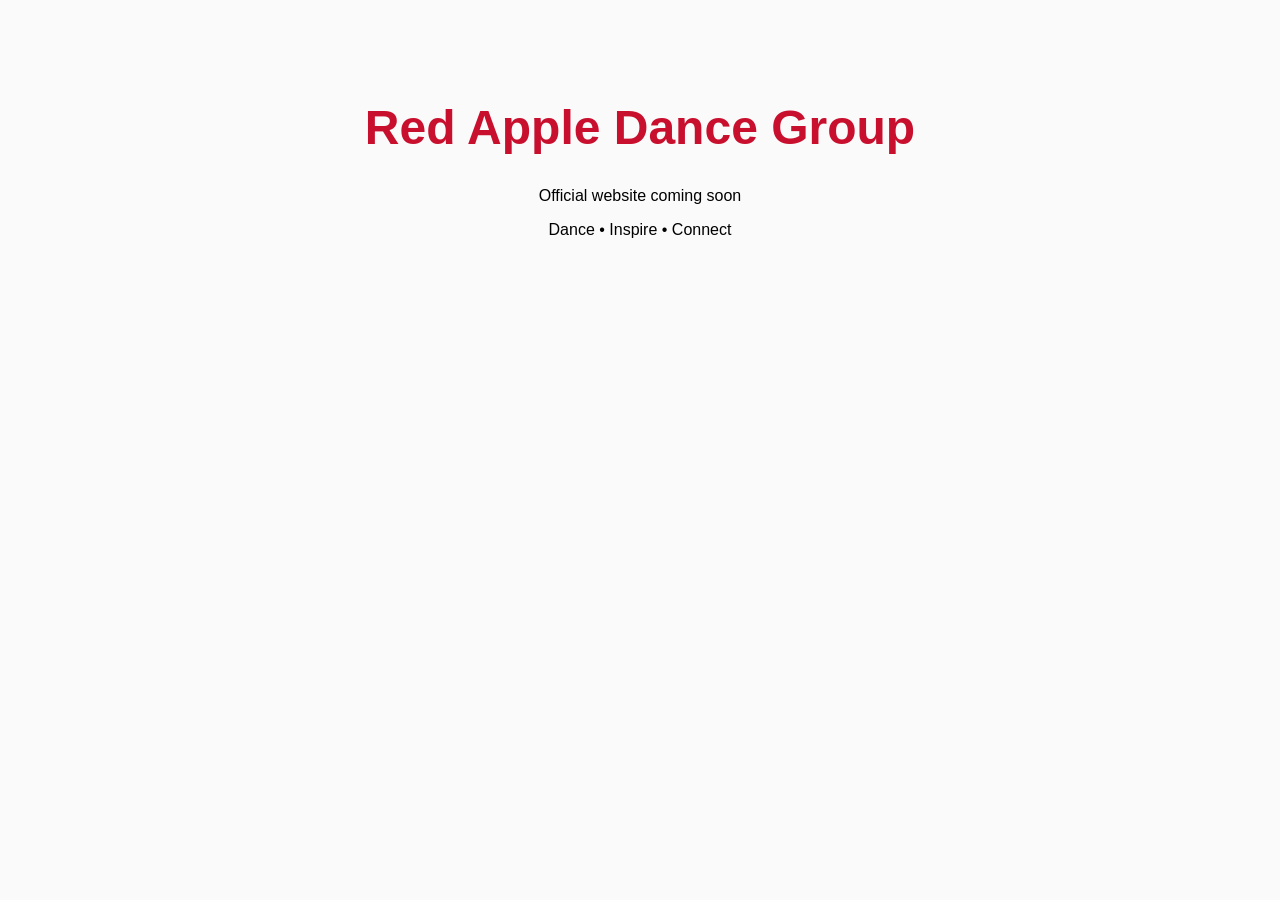
==== index.html @ 29485200 "Initial website files" ====
<!DOCTYPE html>
<html>
<head>
  <title>Red Apple Dance Group</title>
  <style>
    body{
      font-family: Arial;
      text-align:center;
      margin-top:100px;
      background:#fafafa;
    }
    h1{
      color:#c8102e;
      font-size:48px;
    }
  </style>
</head>
<body>

<h1>Red Apple Dance Group</h1>

<p>Official website coming soon</p>

<p>Dance • Inspire • Connect</p>

</body>
</html>
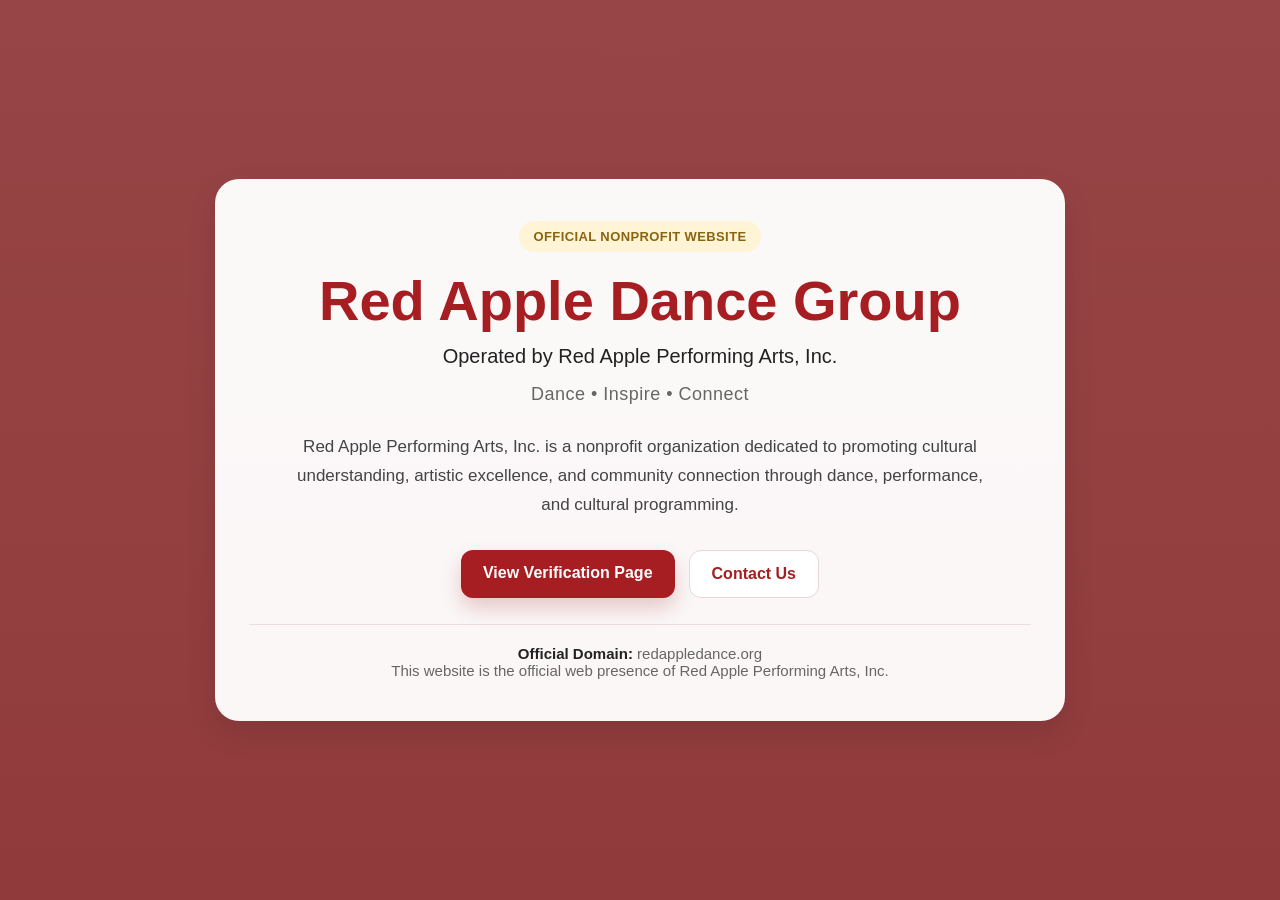
==== commit 5201c5bf: "update website pages" ====
--- a/index.html
+++ b/index.html
@@ -1,27 +1,173 @@
 <!DOCTYPE html>
-<html>
+<html lang="en">
 <head>
-  <title>Red Apple Dance Group</title>
+  <meta charset="UTF-8" />
+  <meta name="viewport" content="width=device-width, initial-scale=1.0" />
+  <title>Red Apple Dance Group | Red Apple Performing Arts, Inc.</title>
+  <meta
+    name="description"
+    content="Official website of Red Apple Performing Arts, Inc., the nonprofit organization operating the Red Apple Dance Group."
+  />
   <style>
+    :root{
+      --red:#a61e22;
+      --red-dark:#7f1518;
+      --gold:#d4af37;
+      --cream:#faf7f2;
+      --text:#222222;
+      --muted:#666666;
+      --white:#ffffff;
+      --shadow:0 12px 30px rgba(0,0,0,0.10);
+      --radius:18px;
+    }
+
+    *{box-sizing:border-box;}
+
     body{
-      font-family: Arial;
+      margin:0;
+      font-family:Arial, Helvetica, sans-serif;
+      color:var(--text);
+      background:linear-gradient(180deg, #fffaf6 0%, #f7f1e8 100%);
+    }
+
+    .hero{
+      min-height:100vh;
+      display:flex;
+      align-items:center;
+      justify-content:center;
+      padding:40px 20px;
+      background:
+        linear-gradient(rgba(122,18,21,0.78), rgba(122,18,21,0.82)),
+        radial-gradient(circle at top, rgba(255,255,255,0.12), transparent 35%);
+    }
+
+    .card{
+      width:100%;
+      max-width:850px;
+      background:rgba(255,255,255,0.96);
+      border-radius:24px;
+      box-shadow:var(--shadow);
+      padding:42px 34px;
       text-align:center;
-      margin-top:100px;
-      background:#fafafa;
     }
+
+    .badge{
+      display:inline-block;
+      padding:8px 14px;
+      border-radius:999px;
+      background:#fff4d6;
+      color:#8a6510;
+      font-size:13px;
+      font-weight:700;
+      letter-spacing:0.4px;
+      text-transform:uppercase;
+      margin-bottom:18px;
+    }
+
     h1{
-      color:#c8102e;
-      font-size:48px;
+      margin:0;
+      color:var(--red);
+      font-size:clamp(34px, 6vw, 56px);
+      line-height:1.1;
+    }
+
+    .subtitle{
+      margin:14px auto 0;
+      font-size:20px;
+      color:var(--text);
+      max-width:680px;
+    }
+
+    .tagline{
+      margin:16px 0 0;
+      font-size:18px;
+      color:var(--muted);
+      letter-spacing:0.5px;
+    }
+
+    .about{
+      margin:28px auto 0;
+      max-width:700px;
+      font-size:17px;
+      line-height:1.7;
+      color:#444;
+    }
+
+    .actions{
+      margin-top:30px;
+      display:flex;
+      justify-content:center;
+      flex-wrap:wrap;
+      gap:14px;
+    }
+
+    .btn{
+      display:inline-block;
+      padding:14px 22px;
+      border-radius:12px;
+      text-decoration:none;
+      font-weight:700;
+      transition:transform 0.2s ease, box-shadow 0.2s ease, background 0.2s ease;
+    }
+
+    .btn-primary{
+      background:var(--red);
+      color:var(--white);
+      box-shadow:0 10px 20px rgba(166,30,34,0.22);
+    }
+
+    .btn-secondary{
+      background:var(--white);
+      color:var(--red);
+      border:1px solid #e7d7d7;
+    }
+
+    .btn:hover{
+      transform:translateY(-2px);
+    }
+
+    .verification-note{
+      margin-top:26px;
+      padding-top:20px;
+      border-top:1px solid #eadfdf;
+      font-size:15px;
+      color:var(--muted);
+    }
+
+    .verification-note strong{
+      color:var(--text);
     }
   </style>
 </head>
 <body>
+  <main class="hero">
+    <section class="card">
+      <div class="badge">Official Nonprofit Website</div>
 
-<h1>Red Apple Dance Group</h1>
+      <h1>Red Apple Dance Group</h1>
 
-<p>Official website coming soon</p>
+      <p class="subtitle">
+        Operated by Red Apple Performing Arts, Inc.
+      </p>
 
-<p>Dance • Inspire • Connect</p>
+      <p class="tagline">Dance • Inspire • Connect</p>
 
+      <div class="about">
+        Red Apple Performing Arts, Inc. is a nonprofit organization dedicated to promoting
+        cultural understanding, artistic excellence, and community connection through dance,
+        performance, and cultural programming.
+      </div>
+
+      <div class="actions">
+        <a class="btn btn-primary" href="/verification.html">View Verification Page</a>
+        <a class="btn btn-secondary" href="mailto:info@redappledance.org">Contact Us</a>
+      </div>
+
+      <div class="verification-note">
+        <strong>Official Domain:</strong> redappledance.org<br />
+        This website is the official web presence of Red Apple Performing Arts, Inc.
+      </div>
+    </section>
+  </main>
 </body>
 </html>
